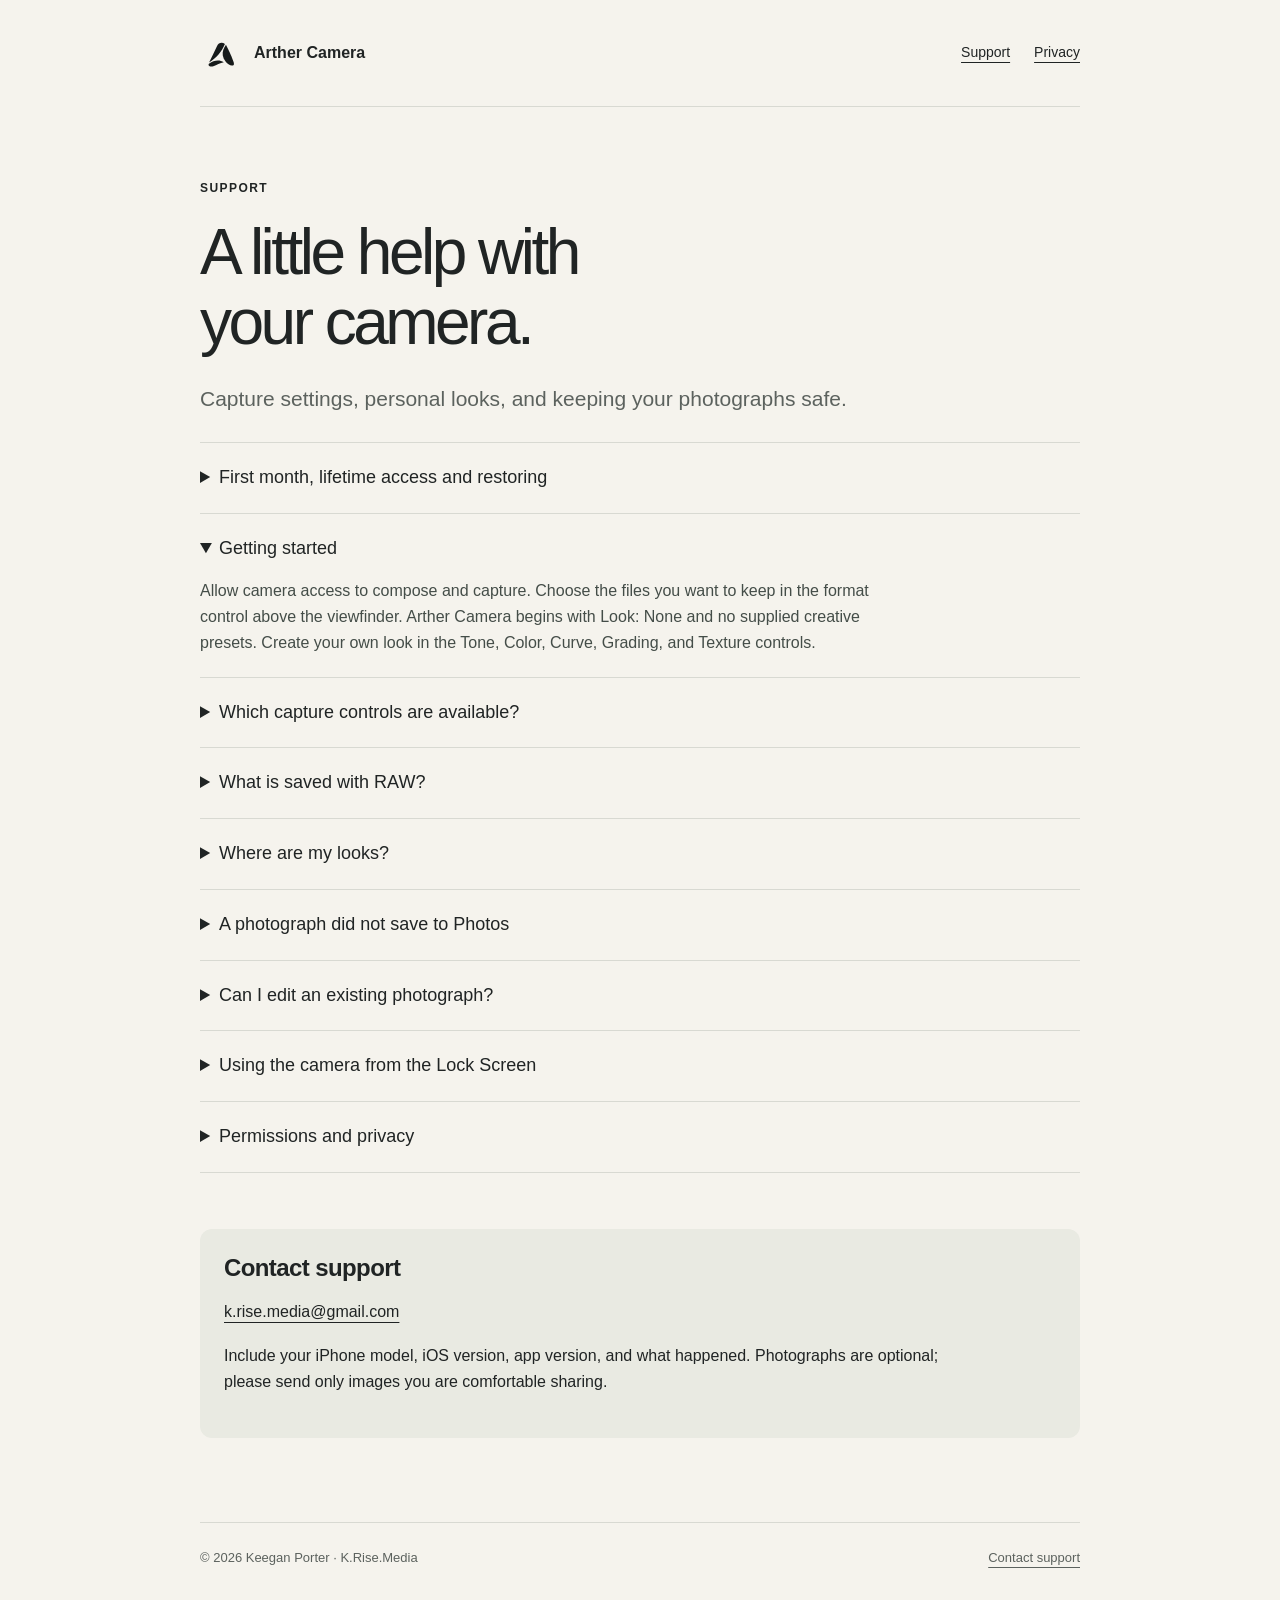
==== index.html @ 58a5bc79 "Move Arther support and privacy pages to GitHub Pages" ====
<!doctype html><html lang="en"><head><meta charset="utf-8"><meta name="viewport" content="width=device-width,initial-scale=1"><title>Support — Arther Camera</title><meta name="description" content="Help with Arther Camera capture, looks, photo saving, import, and privacy."><link rel="icon" type="image/svg+xml" href="data:image/svg+xml,%3Csvg%20xmlns%3D%22http%3A//www.w3.org/2000/svg%22%20width%3D%221024%22%20height%3D%221024%22%20viewBox%3D%220%200%201024%201024%22%3E%3Ctitle%3EArther%20Camera%3C/title%3E%3Cpath%20d%3D%22M%20222%20742%20C%20293%20606%20356%20469%20416%20341%20C%20455%20260%20535%20244%20608%20292%20C%20531%20475%20398%20635%20222%20742%20Z%22%20fill%3D%22%23161a1a%22/%3E%0A%3Cpath%20d%3D%22M%20633%20310%20C%20696%20426%20752%20554%20801%20681%20C%20824%20741%20844%20797%20806%20814%20C%20753%20837%20670%20786%20619%20716%20C%20551%20620%20537%20526%20567%20440%20C%20585%20390%20609%20347%20633%20310%20Z%22%20fill%3D%22%23161a1a%22/%3E%0A%3Cpath%20d%3D%22M%20226%20771%20C%20332%20693%20465%20660%20581%20738%20C%20491%20754%20405%20807%20326%20832%20C%20276%20847%20221%20838%20210%20808%20C%20205%20794%20213%20780%20226%20771%20Z%22%20fill%3D%22%23161a1a%22/%3E%3C/svg%3E"><link rel="stylesheet" href="style.css"></head><body><header><a class="brand" href="./"><img src="mark.svg" alt="">Arther Camera</a><nav aria-label="Main navigation"><a href="./">Support</a><a href="privacy.html">Privacy</a></nav></header><main><p class="eyebrow">Support</p><h1>A little help with<br>your camera.</h1><p class="lead">Capture settings, personal looks, and keeping your photographs safe.</p>
<section aria-label="Frequently asked questions">
<details><summary>First month, lifetime access and restoring</summary><p>Full access begins automatically when you first open Arther and lasts 30 days. After that, a one-time US $15 purchase unlocks all features indefinitely. Local prices appear before purchase. There is no subscription or automatic charge. On another iPhone, use the same Apple Account and choose Restore Purchases. Restoring does not restart the first month. Your saved photos and looks are not deleted when the first month ends.</p></details>
<details open><summary>Getting started</summary><p>Allow camera access to compose and capture. Choose the files you want to keep in the format control above the viewfinder. Arther Camera begins with Look: None and no supplied creative presets. Create your own look in the Tone, Color, Curve, Grading, and Texture controls.</p></details>
<details><summary>Which capture controls are available?</summary><p>Available lenses, aperture stops, RAW sources, resolutions, and combinations of automatic and manual exposure depend on the device and active camera. Fixed-aperture cameras display their fixed value. Changing a creative look does not set your shutter speed or ISO.</p></details>
<details><summary>What is saved with RAW?</summary><p>RAW/DNG keeps the original and a local recipe record. Another RAW editor may not display your Arther Camera look. HEIC + RAW and JPEG + RAW also include a developed photograph. When you keep only HEIC or JPEG, the temporary original is removed after a successful Photos save.</p></details>
<details><summary>Where are my looks?</summary><p>Looks save on your iPhone and sync automatically with your private iCloud library when iCloud is available. Looks created before iCloud becomes available are added to that account's library. Each iCloud account has a separate library; switching accounts does not transfer the previous account's looks. Export a .artherlook file to keep an independent backup.</p></details>
<details><summary>A photograph did not save to Photos</summary><p>Open Recent captures. Captures with unfinished saves remain in Arther Camera for retry or file export. Check available storage and Photos permissions. If a previous save was interrupted, the app may request access to verify whether Photos already received it. Do not delete the app while you have unsaved captures.</p></details>
<details><summary>Can I edit an existing photograph?</summary><p>Import an individual HEIC, JPEG, or supported iPhone DNG from Photos or Files. Adjust its look in the same workspace and save a new copy. The imported original is not overwritten.</p></details>
<details><summary>Using the camera from the Lock Screen</summary><p>Add the Arther Camera control through Apple's Lock Screen or Control Center customization. System camera-button assignment is your choice in iPhone settings. Locked capture uses the current look and settings; viewing older photographs, importing, and managing the look library require unlocking.</p></details>
<details><summary>Permissions and privacy</summary><p>Camera access is used for photography. Photos access is requested when saving or reviewing requires it. Arther Camera has no user account, advertising, tracking SDK, or location permission. Processing happens on your device. Read the <a href="privacy.html">privacy policy</a> for details.</p></details>
</section><section class="contact"><h2>Contact support</h2><p><a href="mailto:k.rise.media@gmail.com?subject=Arther%20Camera%20support">k.rise.media@gmail.com</a></p><p>Include your iPhone model, iOS version, app version, and what happened. Photographs are optional; please send only images you are comfortable sharing.</p></section></main><footer><span>© 2026 Keegan Porter · K.Rise.Media</span><a href="mailto:k.rise.media@gmail.com">Contact support</a></footer></body></html>
---- style.css ----
*{box-sizing:border-box}html{color-scheme:light;scroll-behavior:smooth}body{margin:0;background:#f5f3ed;color:#202424;font-family:-apple-system,BlinkMacSystemFont,"Segoe UI",sans-serif;line-height:1.65}header,main,footer{width:min(880px,calc(100% - 48px));margin:auto}header{display:flex;align-items:center;justify-content:space-between;padding:32px 0;border-bottom:1px solid #d8d9d2}.brand{display:flex;align-items:center;gap:12px;font-weight:600;text-decoration:none;color:inherit}.brand img{width:42px;height:42px}nav{display:flex;gap:24px;font-size:14px}a{color:inherit;text-underline-offset:5px}main{padding:72px 0 84px}h1{font-size:clamp(38px,7vw,64px);letter-spacing:-.055em;font-weight:500;line-height:1.1;margin:0 0 24px}h2{font-size:24px;letter-spacing:-.025em;line-height:1.25;margin:40px 0 16px}p{max-width:720px;margin:0 0 18px}.lead{font-size:21px;color:#5c625e}.eyebrow{text-transform:uppercase;letter-spacing:.12em;font-size:12px;font-weight:600;margin-bottom:18px}section{padding:8px 0}details{border-top:1px solid #d8d9d2;padding:20px 0}details:last-of-type{border-bottom:1px solid #d8d9d2}summary{font-size:18px;font-weight:500;cursor:pointer}details p{margin:14px 0 0;color:#444d48}.contact{margin-top:48px;padding:24px;background:#e9eae2;border-radius:12px}.contact h2{margin-top:0}footer{border-top:1px solid #d8d9d2;padding:24px 0 40px;font-size:13px;color:#5c625e;display:flex;justify-content:space-between;gap:24px}a:focus-visible,summary:focus-visible{outline:2px solid #202424;outline-offset:5px}@media(max-width:520px){header,main,footer{width:calc(100% - 36px)}header{padding:20px 0}nav{gap:14px}main{padding:48px 0}.brand img{width:32px;height:32px}footer{display:block}}@media(prefers-reduced-motion:reduce){html{scroll-behavior:auto}}
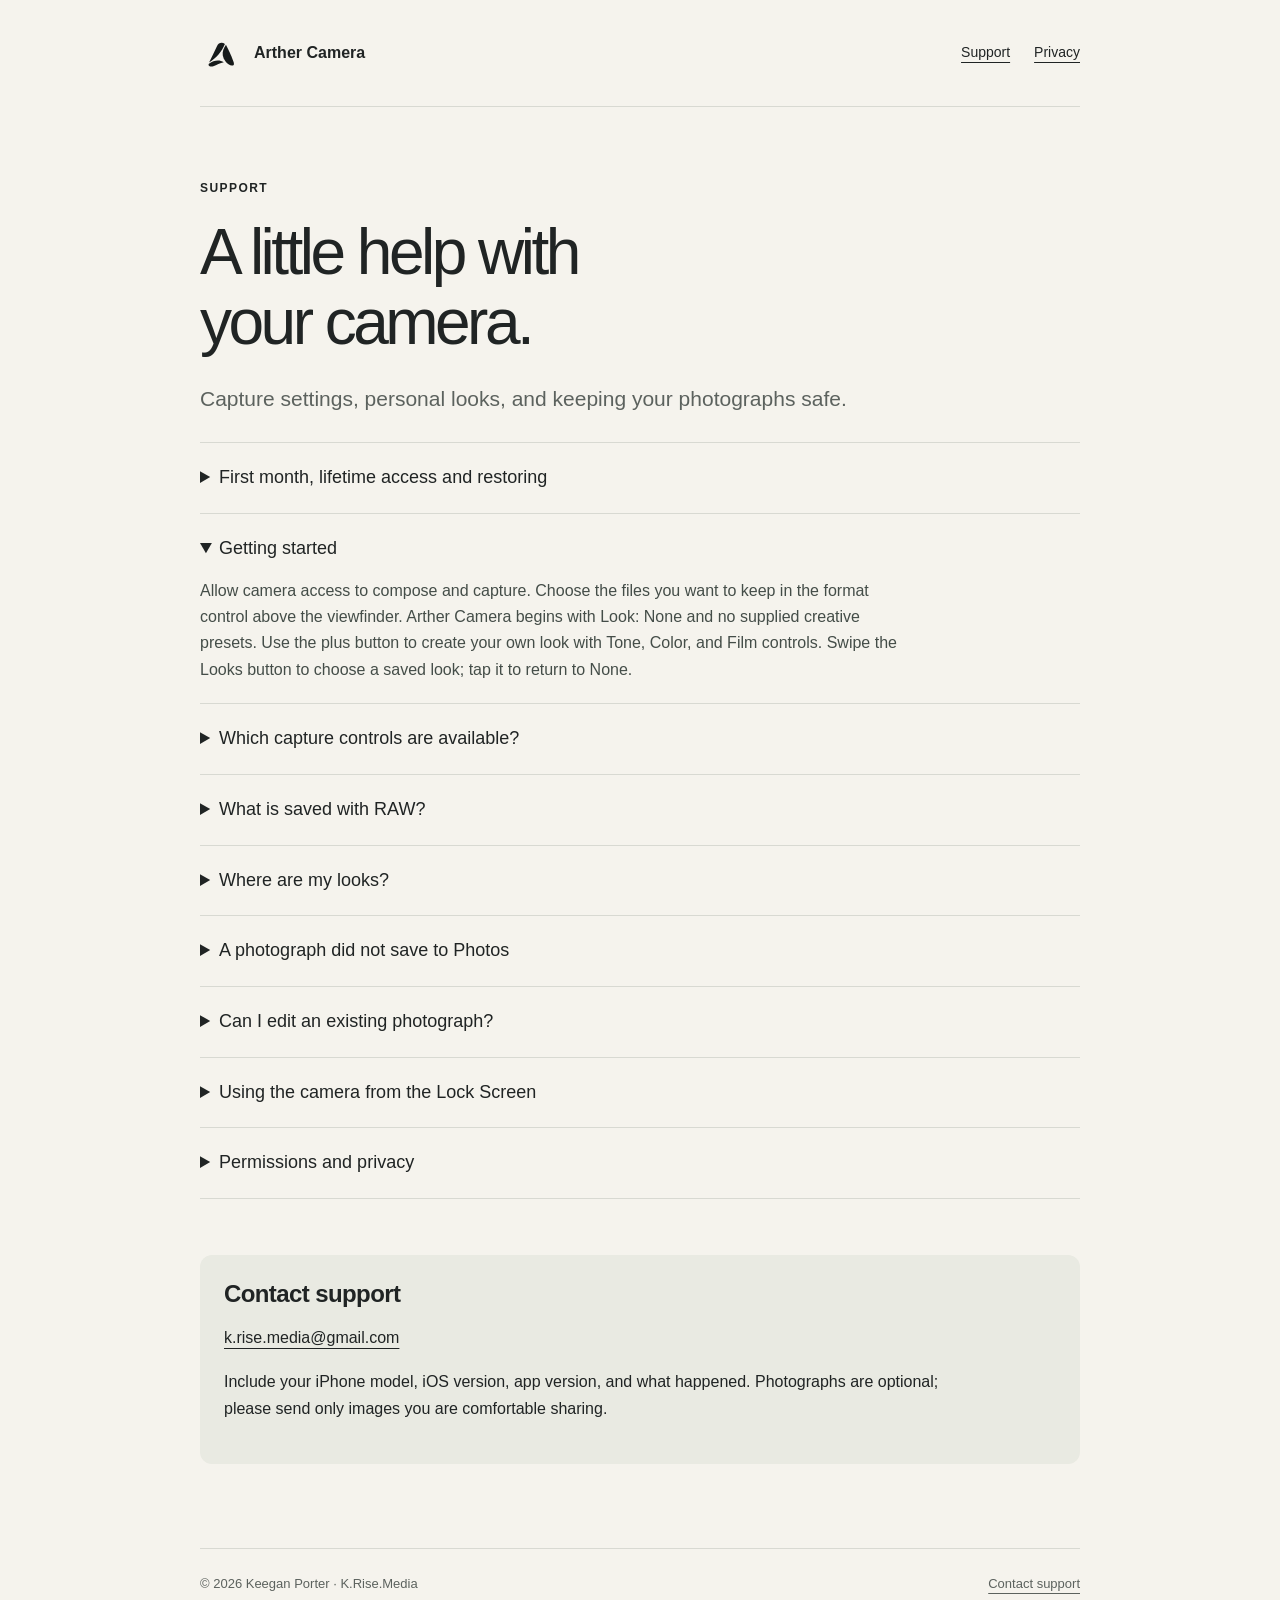
==== commit 71b043a2: "Update prepared support copy for camera and film workflow" ====
--- a/index.html
+++ b/index.html
@@ -1,12 +1,12 @@
 <!doctype html><html lang="en"><head><meta charset="utf-8"><meta name="viewport" content="width=device-width,initial-scale=1"><title>Support — Arther Camera</title><meta name="description" content="Help with Arther Camera capture, looks, photo saving, import, and privacy."><link rel="icon" type="image/svg+xml" href="data:image/svg+xml,%3Csvg%20xmlns%3D%22http%3A//www.w3.org/2000/svg%22%20width%3D%221024%22%20height%3D%221024%22%20viewBox%3D%220%200%201024%201024%22%3E%3Ctitle%3EArther%20Camera%3C/title%3E%3Cpath%20d%3D%22M%20222%20742%20C%20293%20606%20356%20469%20416%20341%20C%20455%20260%20535%20244%20608%20292%20C%20531%20475%20398%20635%20222%20742%20Z%22%20fill%3D%22%23161a1a%22/%3E%0A%3Cpath%20d%3D%22M%20633%20310%20C%20696%20426%20752%20554%20801%20681%20C%20824%20741%20844%20797%20806%20814%20C%20753%20837%20670%20786%20619%20716%20C%20551%20620%20537%20526%20567%20440%20C%20585%20390%20609%20347%20633%20310%20Z%22%20fill%3D%22%23161a1a%22/%3E%0A%3Cpath%20d%3D%22M%20226%20771%20C%20332%20693%20465%20660%20581%20738%20C%20491%20754%20405%20807%20326%20832%20C%20276%20847%20221%20838%20210%20808%20C%20205%20794%20213%20780%20226%20771%20Z%22%20fill%3D%22%23161a1a%22/%3E%3C/svg%3E"><link rel="stylesheet" href="style.css"></head><body><header><a class="brand" href="./"><img src="mark.svg" alt="">Arther Camera</a><nav aria-label="Main navigation"><a href="./">Support</a><a href="privacy.html">Privacy</a></nav></header><main><p class="eyebrow">Support</p><h1>A little help with<br>your camera.</h1><p class="lead">Capture settings, personal looks, and keeping your photographs safe.</p>
 <section aria-label="Frequently asked questions">
 <details><summary>First month, lifetime access and restoring</summary><p>Full access begins automatically when you first open Arther and lasts 30 days. After that, a one-time US $15 purchase unlocks all features indefinitely. Local prices appear before purchase. There is no subscription or automatic charge. On another iPhone, use the same Apple Account and choose Restore Purchases. Restoring does not restart the first month. Your saved photos and looks are not deleted when the first month ends.</p></details>
-<details open><summary>Getting started</summary><p>Allow camera access to compose and capture. Choose the files you want to keep in the format control above the viewfinder. Arther Camera begins with Look: None and no supplied creative presets. Create your own look in the Tone, Color, Curve, Grading, and Texture controls.</p></details>
+<details open><summary>Getting started</summary><p>Allow camera access to compose and capture. Choose the files you want to keep in the format control above the viewfinder. Arther Camera begins with Look: None and no supplied creative presets. Use the plus button to create your own look with Tone, Color, and Film controls. Swipe the Looks button to choose a saved look; tap it to return to None.</p></details>
 <details><summary>Which capture controls are available?</summary><p>Available lenses, aperture stops, RAW sources, resolutions, and combinations of automatic and manual exposure depend on the device and active camera. Fixed-aperture cameras display their fixed value. Changing a creative look does not set your shutter speed or ISO.</p></details>
 <details><summary>What is saved with RAW?</summary><p>RAW/DNG keeps the original and a local recipe record. Another RAW editor may not display your Arther Camera look. HEIC + RAW and JPEG + RAW also include a developed photograph. When you keep only HEIC or JPEG, the temporary original is removed after a successful Photos save.</p></details>
 <details><summary>Where are my looks?</summary><p>Looks save on your iPhone and sync automatically with your private iCloud library when iCloud is available. Looks created before iCloud becomes available are added to that account's library. Each iCloud account has a separate library; switching accounts does not transfer the previous account's looks. Export a .artherlook file to keep an independent backup.</p></details>
-<details><summary>A photograph did not save to Photos</summary><p>Open Recent captures. Captures with unfinished saves remain in Arther Camera for retry or file export. Check available storage and Photos permissions. If a previous save was interrupted, the app may request access to verify whether Photos already received it. Do not delete the app while you have unsaved captures.</p></details>
+<details><summary>A photograph did not save to Photos</summary><p>Open Photo settings, then Unsaved photos. Captures with unfinished saves remain in Arther Camera for retry or file export. Check available storage and Photos permissions. If a previous save was interrupted, the app may request access to verify whether Photos already received it. Do not delete the app while you have unsaved captures.</p></details>
 <details><summary>Can I edit an existing photograph?</summary><p>Import an individual HEIC, JPEG, or supported iPhone DNG from Photos or Files. Adjust its look in the same workspace and save a new copy. The imported original is not overwritten.</p></details>
 <details><summary>Using the camera from the Lock Screen</summary><p>Add the Arther Camera control through Apple's Lock Screen or Control Center customization. System camera-button assignment is your choice in iPhone settings. Locked capture uses the current look and settings; viewing older photographs, importing, and managing the look library require unlocking.</p></details>
 <details><summary>Permissions and privacy</summary><p>Camera access is used for photography. Photos access is requested when saving or reviewing requires it. Arther Camera has no user account, advertising, tracking SDK, or location permission. Processing happens on your device. Read the <a href="privacy.html">privacy policy</a> for details.</p></details>
-</section><section class="contact"><h2>Contact support</h2><p><a href="mailto:k.rise.media@gmail.com?subject=Arther%20Camera%20support">k.rise.media@gmail.com</a></p><p>Include your iPhone model, iOS version, app version, and what happened. Photographs are optional; please send only images you are comfortable sharing.</p></section></main><footer><span>© 2026 Keegan Porter · K.Rise.Media</span><a href="mailto:k.rise.media@gmail.com">Contact support</a></footer></body></html>
+</section><section class="contact"><h2>Contact support</h2><p><a href="mailto:k.rise.media@gmail.com?subject=Arther%20Camera%20support">k.rise.media@gmail.com</a></p><p>Include your iPhone model, iOS version, app version, and what happened. Photographs are optional; please send only images you are comfortable sharing.</p></section></main><footer><span>© 2026 Keegan Porter · K.Rise.Media</span><a href="mailto:k.rise.media@gmail.com">Contact support</a></footer></body></html>
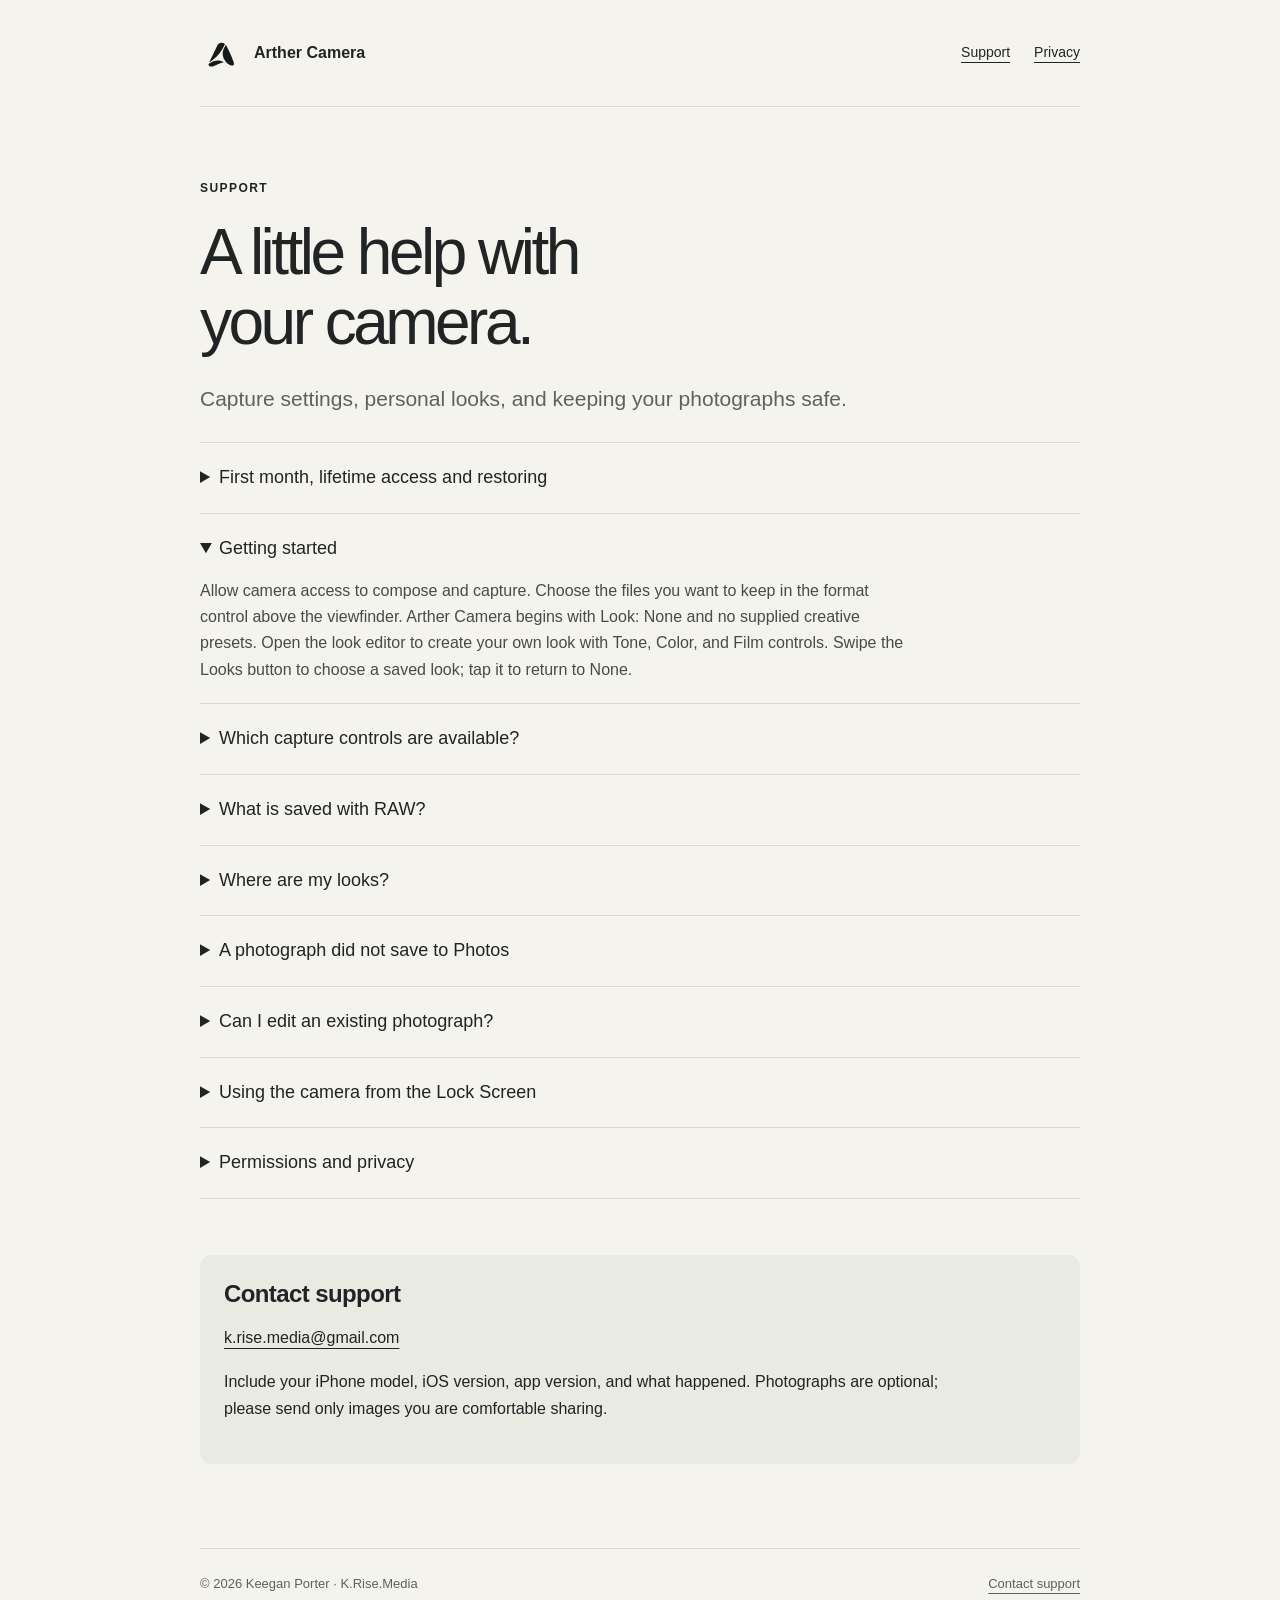
==== commit da9aa582: "Update support and privacy for current access and iCloud flows" ====
--- a/index.html
+++ b/index.html
@@ -1,12 +1,12 @@
 <!doctype html><html lang="en"><head><meta charset="utf-8"><meta name="viewport" content="width=device-width,initial-scale=1"><title>Support — Arther Camera</title><meta name="description" content="Help with Arther Camera capture, looks, photo saving, import, and privacy."><link rel="icon" type="image/svg+xml" href="data:image/svg+xml,%3Csvg%20xmlns%3D%22http%3A//www.w3.org/2000/svg%22%20width%3D%221024%22%20height%3D%221024%22%20viewBox%3D%220%200%201024%201024%22%3E%3Ctitle%3EArther%20Camera%3C/title%3E%3Cpath%20d%3D%22M%20222%20742%20C%20293%20606%20356%20469%20416%20341%20C%20455%20260%20535%20244%20608%20292%20C%20531%20475%20398%20635%20222%20742%20Z%22%20fill%3D%22%23161a1a%22/%3E%0A%3Cpath%20d%3D%22M%20633%20310%20C%20696%20426%20752%20554%20801%20681%20C%20824%20741%20844%20797%20806%20814%20C%20753%20837%20670%20786%20619%20716%20C%20551%20620%20537%20526%20567%20440%20C%20585%20390%20609%20347%20633%20310%20Z%22%20fill%3D%22%23161a1a%22/%3E%0A%3Cpath%20d%3D%22M%20226%20771%20C%20332%20693%20465%20660%20581%20738%20C%20491%20754%20405%20807%20326%20832%20C%20276%20847%20221%20838%20210%20808%20C%20205%20794%20213%20780%20226%20771%20Z%22%20fill%3D%22%23161a1a%22/%3E%3C/svg%3E"><link rel="stylesheet" href="style.css"></head><body><header><a class="brand" href="./"><img src="mark.svg" alt="">Arther Camera</a><nav aria-label="Main navigation"><a href="./">Support</a><a href="privacy.html">Privacy</a></nav></header><main><p class="eyebrow">Support</p><h1>A little help with<br>your camera.</h1><p class="lead">Capture settings, personal looks, and keeping your photographs safe.</p>
 <section aria-label="Frequently asked questions">
 <details><summary>First month, lifetime access and restoring</summary><p>Full access begins automatically when you first open Arther and lasts 30 days. After that, a one-time US $15 purchase unlocks all features indefinitely. Local prices appear before purchase. There is no subscription or automatic charge. On another iPhone, use the same Apple Account and choose Restore Purchases. Restoring does not restart the first month. Your saved photos and looks are not deleted when the first month ends.</p></details>
-<details open><summary>Getting started</summary><p>Allow camera access to compose and capture. Choose the files you want to keep in the format control above the viewfinder. Arther Camera begins with Look: None and no supplied creative presets. Use the plus button to create your own look with Tone, Color, and Film controls. Swipe the Looks button to choose a saved look; tap it to return to None.</p></details>
+<details open><summary>Getting started</summary><p>Allow camera access to compose and capture. Choose the files you want to keep in the format control above the viewfinder. Arther Camera begins with Look: None and no supplied creative presets. Open the look editor to create your own look with Tone, Color, and Film controls. Swipe the Looks button to choose a saved look; tap it to return to None.</p></details>
 <details><summary>Which capture controls are available?</summary><p>Available lenses, aperture stops, RAW sources, resolutions, and combinations of automatic and manual exposure depend on the device and active camera. Fixed-aperture cameras display their fixed value. Changing a creative look does not set your shutter speed or ISO.</p></details>
-<details><summary>What is saved with RAW?</summary><p>RAW/DNG keeps the original and a local recipe record. Another RAW editor may not display your Arther Camera look. HEIC + RAW and JPEG + RAW also include a developed photograph. When you keep only HEIC or JPEG, the temporary original is removed after a successful Photos save.</p></details>
+<details><summary>What is saved with RAW?</summary><p>Choose a file type and resolution together in Photo settings. RAW saves the original DNG without baking in a look or crop. HEIC and JPEG save a finished photograph with your look; their temporary camera original is removed after a successful Photos save. Available resolutions come from the selected lens.</p></details>
 <details><summary>Where are my looks?</summary><p>Looks save on your iPhone and sync automatically with your private iCloud library when iCloud is available. Looks created before iCloud becomes available are added to that account's library. Each iCloud account has a separate library; switching accounts does not transfer the previous account's looks. Export a .artherlook file to keep an independent backup.</p></details>
 <details><summary>A photograph did not save to Photos</summary><p>Open Photo settings, then Unsaved photos. Captures with unfinished saves remain in Arther Camera for retry or file export. Check available storage and Photos permissions. If a previous save was interrupted, the app may request access to verify whether Photos already received it. Do not delete the app while you have unsaved captures.</p></details>
-<details><summary>Can I edit an existing photograph?</summary><p>Import an individual HEIC, JPEG, or supported iPhone DNG from Photos or Files. Adjust its look in the same workspace and save a new copy. The imported original is not overwritten.</p></details>
+<details><summary>Can I edit an existing photograph?</summary><p>Import an individual HEIC, JPEG, or supported iPhone DNG from Photos or Files. Adjust its look in the full-screen editor and save a new copy. The imported original is not overwritten.</p></details>
 <details><summary>Using the camera from the Lock Screen</summary><p>Add the Arther Camera control through Apple's Lock Screen or Control Center customization. System camera-button assignment is your choice in iPhone settings. Locked capture uses the current look and settings; viewing older photographs, importing, and managing the look library require unlocking.</p></details>
 <details><summary>Permissions and privacy</summary><p>Camera access is used for photography. Photos access is requested when saving or reviewing requires it. Arther Camera has no user account, advertising, tracking SDK, or location permission. Processing happens on your device. Read the <a href="privacy.html">privacy policy</a> for details.</p></details>
 </section><section class="contact"><h2>Contact support</h2><p><a href="mailto:k.rise.media@gmail.com?subject=Arther%20Camera%20support">k.rise.media@gmail.com</a></p><p>Include your iPhone model, iOS version, app version, and what happened. Photographs are optional; please send only images you are comfortable sharing.</p></section></main><footer><span>© 2026 Keegan Porter · K.Rise.Media</span><a href="mailto:k.rise.media@gmail.com">Contact support</a></footer></body></html>
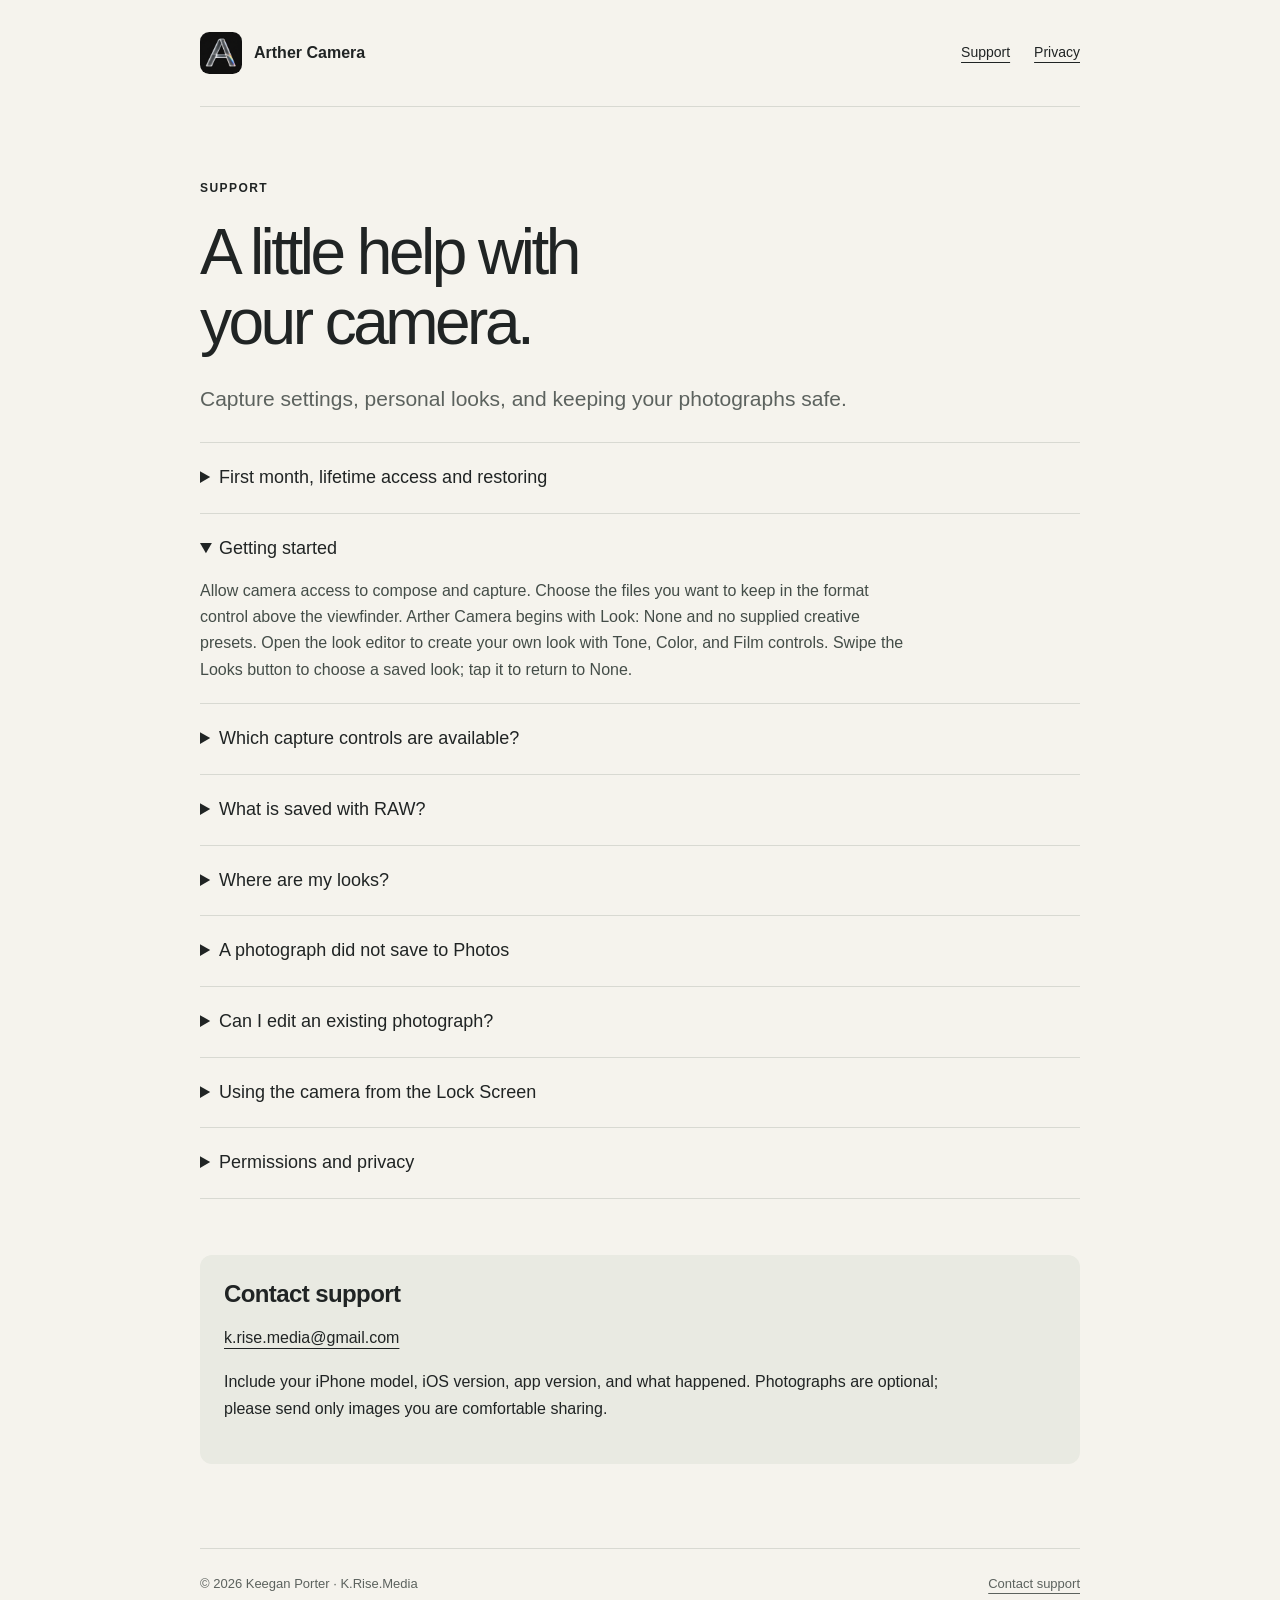
==== commit 8b6d8c5e: "Use current Arther glass logo on support and privacy pages" ====
--- a/index.html
+++ b/index.html
@@ -1,4 +1,4 @@
-<!doctype html><html lang="en"><head><meta charset="utf-8"><meta name="viewport" content="width=device-width,initial-scale=1"><title>Support — Arther Camera</title><meta name="description" content="Help with Arther Camera capture, looks, photo saving, import, and privacy."><link rel="icon" type="image/svg+xml" href="data:image/svg+xml,%3Csvg%20xmlns%3D%22http%3A//www.w3.org/2000/svg%22%20width%3D%221024%22%20height%3D%221024%22%20viewBox%3D%220%200%201024%201024%22%3E%3Ctitle%3EArther%20Camera%3C/title%3E%3Cpath%20d%3D%22M%20222%20742%20C%20293%20606%20356%20469%20416%20341%20C%20455%20260%20535%20244%20608%20292%20C%20531%20475%20398%20635%20222%20742%20Z%22%20fill%3D%22%23161a1a%22/%3E%0A%3Cpath%20d%3D%22M%20633%20310%20C%20696%20426%20752%20554%20801%20681%20C%20824%20741%20844%20797%20806%20814%20C%20753%20837%20670%20786%20619%20716%20C%20551%20620%20537%20526%20567%20440%20C%20585%20390%20609%20347%20633%20310%20Z%22%20fill%3D%22%23161a1a%22/%3E%0A%3Cpath%20d%3D%22M%20226%20771%20C%20332%20693%20465%20660%20581%20738%20C%20491%20754%20405%20807%20326%20832%20C%20276%20847%20221%20838%20210%20808%20C%20205%20794%20213%20780%20226%20771%20Z%22%20fill%3D%22%23161a1a%22/%3E%3C/svg%3E"><link rel="stylesheet" href="style.css"></head><body><header><a class="brand" href="./"><img src="mark.svg" alt="">Arther Camera</a><nav aria-label="Main navigation"><a href="./">Support</a><a href="privacy.html">Privacy</a></nav></header><main><p class="eyebrow">Support</p><h1>A little help with<br>your camera.</h1><p class="lead">Capture settings, personal looks, and keeping your photographs safe.</p>
+<!doctype html><html lang="en"><head><meta charset="utf-8"><meta name="viewport" content="width=device-width,initial-scale=1"><title>Support — Arther Camera</title><meta name="description" content="Help with Arther Camera capture, looks, photo saving, import, and privacy."><link rel="icon" type="image/png" sizes="120x120" href="arther-glass-a.png"><link rel="stylesheet" href="style.css?v=glass-a"></head><body><header><a class="brand" href="./"><img src="arther-glass-a.png" width="120" height="120" alt="">Arther Camera</a><nav aria-label="Main navigation"><a href="./">Support</a><a href="privacy.html">Privacy</a></nav></header><main><p class="eyebrow">Support</p><h1>A little help with<br>your camera.</h1><p class="lead">Capture settings, personal looks, and keeping your photographs safe.</p>
 <section aria-label="Frequently asked questions">
 <details><summary>First month, lifetime access and restoring</summary><p>Full access begins automatically when you first open Arther and lasts 30 days. After that, a one-time US $15 purchase unlocks all features indefinitely. Local prices appear before purchase. There is no subscription or automatic charge. On another iPhone, use the same Apple Account and choose Restore Purchases. Restoring does not restart the first month. Your saved photos and looks are not deleted when the first month ends.</p></details>
 <details open><summary>Getting started</summary><p>Allow camera access to compose and capture. Choose the files you want to keep in the format control above the viewfinder. Arther Camera begins with Look: None and no supplied creative presets. Open the look editor to create your own look with Tone, Color, and Film controls. Swipe the Looks button to choose a saved look; tap it to return to None.</p></details>
--- a/style.css
+++ b/style.css
@@ -1 +1 @@
-*{box-sizing:border-box}html{color-scheme:light;scroll-behavior:smooth}body{margin:0;background:#f5f3ed;color:#202424;font-family:-apple-system,BlinkMacSystemFont,"Segoe UI",sans-serif;line-height:1.65}header,main,footer{width:min(880px,calc(100% - 48px));margin:auto}header{display:flex;align-items:center;justify-content:space-between;padding:32px 0;border-bottom:1px solid #d8d9d2}.brand{display:flex;align-items:center;gap:12px;font-weight:600;text-decoration:none;color:inherit}.brand img{width:42px;height:42px}nav{display:flex;gap:24px;font-size:14px}a{color:inherit;text-underline-offset:5px}main{padding:72px 0 84px}h1{font-size:clamp(38px,7vw,64px);letter-spacing:-.055em;font-weight:500;line-height:1.1;margin:0 0 24px}h2{font-size:24px;letter-spacing:-.025em;line-height:1.25;margin:40px 0 16px}p{max-width:720px;margin:0 0 18px}.lead{font-size:21px;color:#5c625e}.eyebrow{text-transform:uppercase;letter-spacing:.12em;font-size:12px;font-weight:600;margin-bottom:18px}section{padding:8px 0}details{border-top:1px solid #d8d9d2;padding:20px 0}details:last-of-type{border-bottom:1px solid #d8d9d2}summary{font-size:18px;font-weight:500;cursor:pointer}details p{margin:14px 0 0;color:#444d48}.contact{margin-top:48px;padding:24px;background:#e9eae2;border-radius:12px}.contact h2{margin-top:0}footer{border-top:1px solid #d8d9d2;padding:24px 0 40px;font-size:13px;color:#5c625e;display:flex;justify-content:space-between;gap:24px}a:focus-visible,summary:focus-visible{outline:2px solid #202424;outline-offset:5px}@media(max-width:520px){header,main,footer{width:calc(100% - 36px)}header{padding:20px 0}nav{gap:14px}main{padding:48px 0}.brand img{width:32px;height:32px}footer{display:block}}@media(prefers-reduced-motion:reduce){html{scroll-behavior:auto}}+*{box-sizing:border-box}html{color-scheme:light;scroll-behavior:smooth}body{margin:0;background:#f5f3ed;color:#202424;font-family:-apple-system,BlinkMacSystemFont,"Segoe UI",sans-serif;line-height:1.65}header,main,footer{width:min(880px,calc(100% - 48px));margin:auto}header{display:flex;align-items:center;justify-content:space-between;padding:32px 0;border-bottom:1px solid #d8d9d2}.brand{display:flex;align-items:center;gap:12px;font-weight:600;text-decoration:none;color:inherit}.brand img{width:42px;height:42px;border-radius:22%}nav{display:flex;gap:24px;font-size:14px}a{color:inherit;text-underline-offset:5px}main{padding:72px 0 84px}h1{font-size:clamp(38px,7vw,64px);letter-spacing:-.055em;font-weight:500;line-height:1.1;margin:0 0 24px}h2{font-size:24px;letter-spacing:-.025em;line-height:1.25;margin:40px 0 16px}p{max-width:720px;margin:0 0 18px}.lead{font-size:21px;color:#5c625e}.eyebrow{text-transform:uppercase;letter-spacing:.12em;font-size:12px;font-weight:600;margin-bottom:18px}section{padding:8px 0}details{border-top:1px solid #d8d9d2;padding:20px 0}details:last-of-type{border-bottom:1px solid #d8d9d2}summary{font-size:18px;font-weight:500;cursor:pointer}details p{margin:14px 0 0;color:#444d48}.contact{margin-top:48px;padding:24px;background:#e9eae2;border-radius:12px}.contact h2{margin-top:0}footer{border-top:1px solid #d8d9d2;padding:24px 0 40px;font-size:13px;color:#5c625e;display:flex;justify-content:space-between;gap:24px}a:focus-visible,summary:focus-visible{outline:2px solid #202424;outline-offset:5px}@media(max-width:520px){header,main,footer{width:calc(100% - 36px)}header{padding:20px 0}nav{gap:14px}main{padding:48px 0}.brand img{width:32px;height:32px}footer{display:block}}@media(prefers-reduced-motion:reduce){html{scroll-behavior:auto}}
